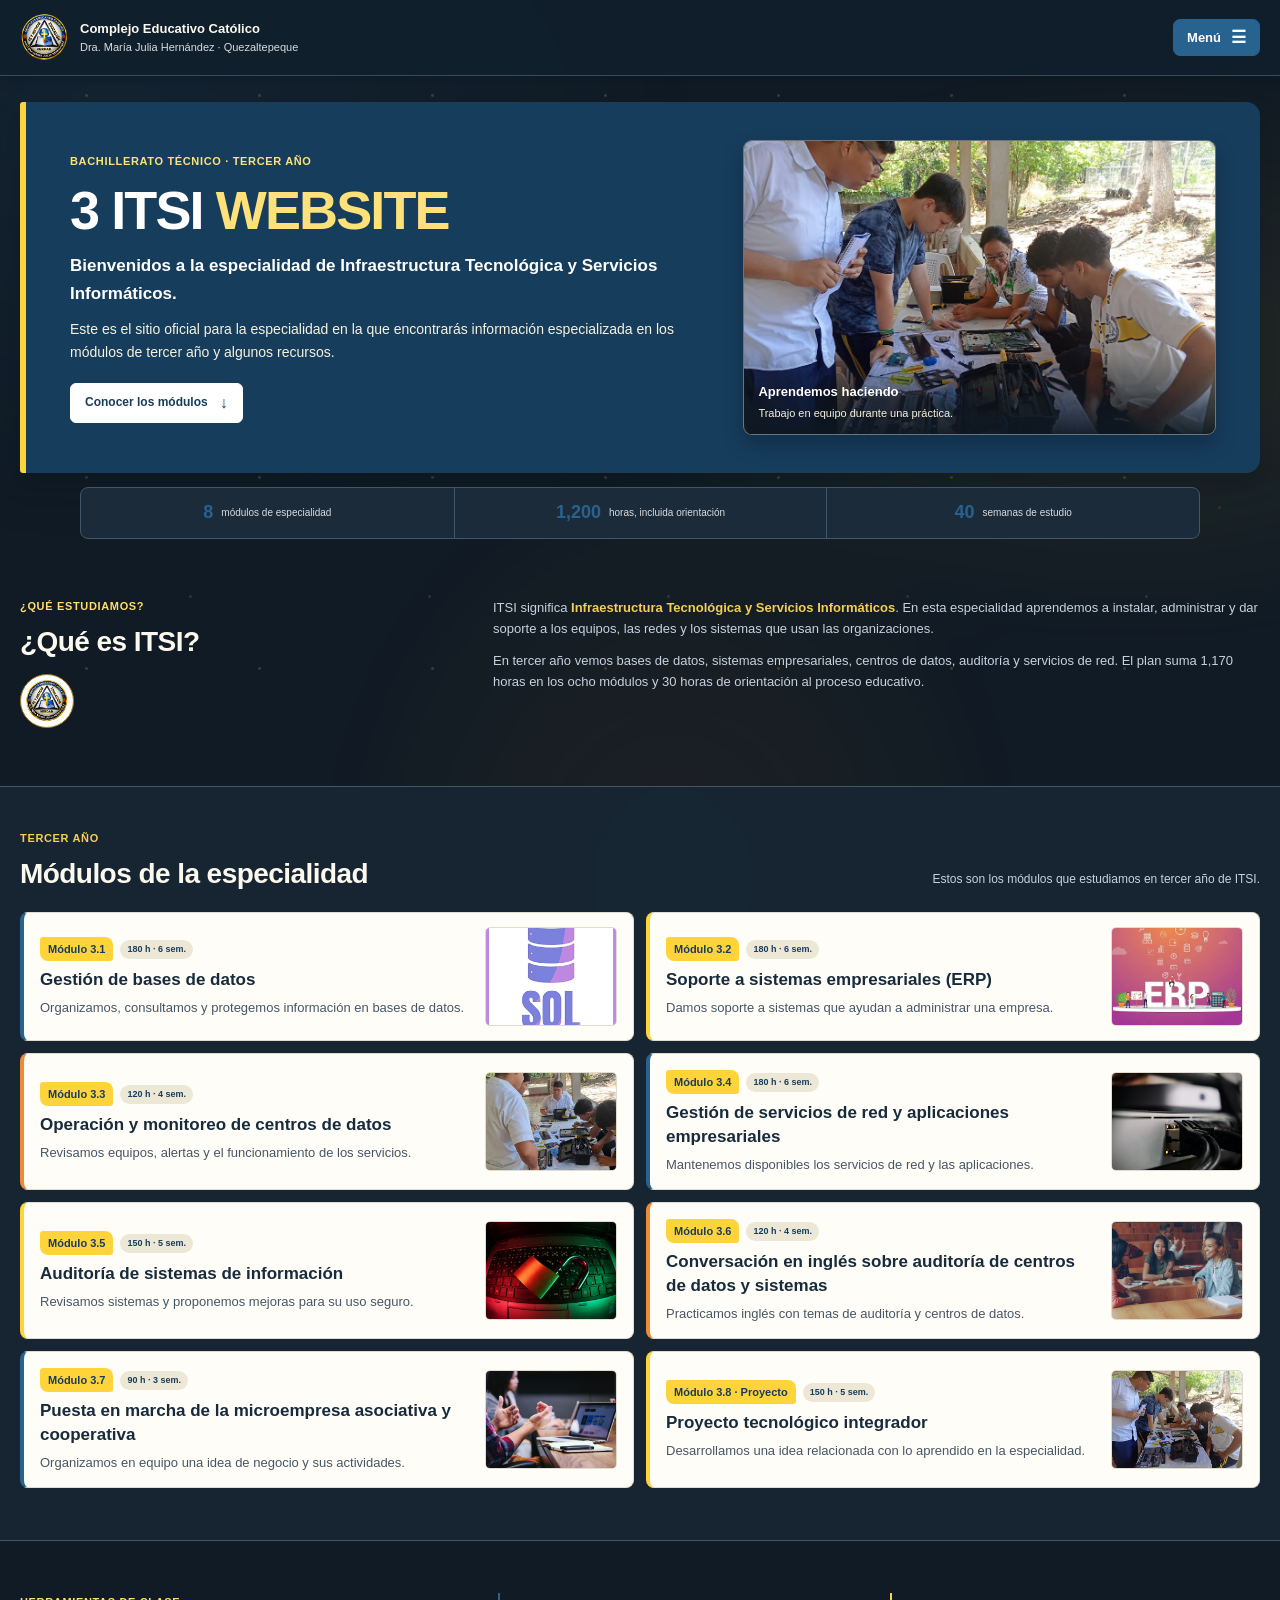
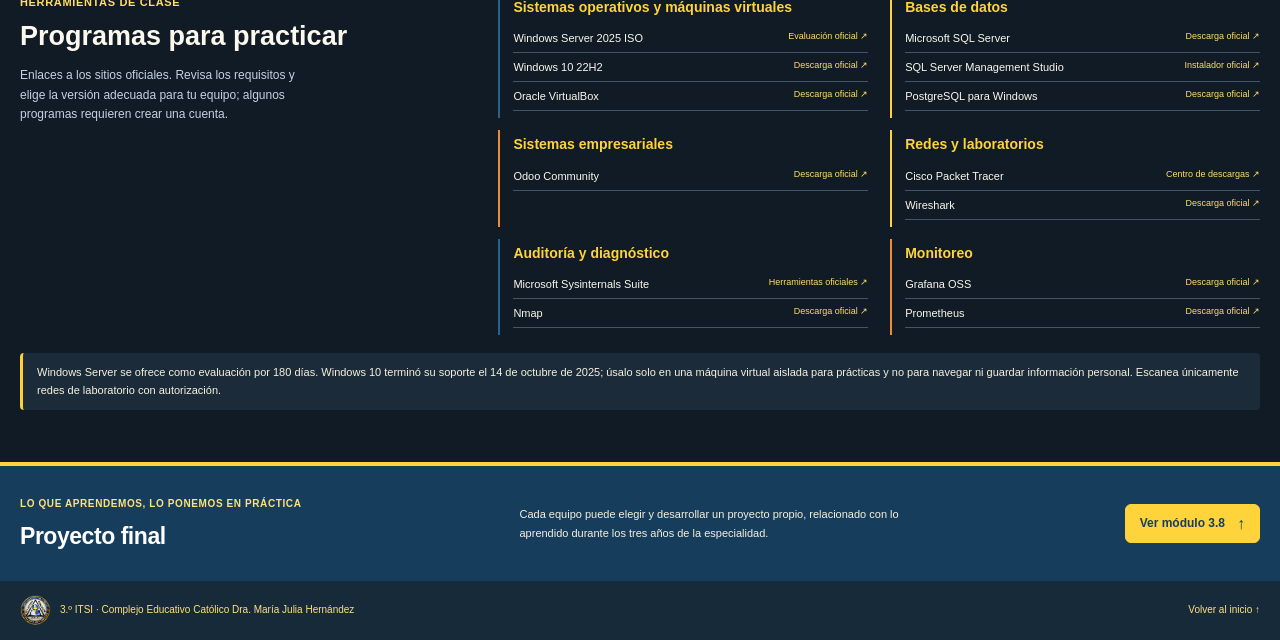
==== index.html @ 5e678f12 "Add project PDFs to their modules" ====
<!doctype html>
<!-- El sitio está en español. -->
<html lang="es">
  <head>
    <!-- Título, descripción, icono y hoja de estilos de la página. -->
    <meta charset="UTF-8" />
    <meta name="viewport" content="width=device-width, initial-scale=1.0" />
    <meta
      name="description"
      content="Conoce los módulos, prácticas y recursos de tercer año de Infraestructura Tecnológica y Servicios Informáticos del Complejo Educativo Católico Dra. María Julia Hernández."
    />
    <link rel="icon" type="image/png" href="imagenes/parrologo.png" />
    <meta property="og:type" content="website" />
    <meta property="og:title" content="3 ITSI WEBSITE | Tercer año" />
    <meta
      property="og:description"
      content="Módulos, prácticas y recursos de la especialidad ITSI del Complejo Educativo Católico Dra. María Julia Hernández."
    />
    <meta property="og:url" content="https://crech23.github.io/3-ITSI-WEB/" />
    <meta
      property="og:image"
      content="https://crech23.github.io/3-ITSI-WEB/imagenes/practica-itsi.jpg"
    />
    <meta
      property="og:image:alt"
      content="Estudiantes de ITSI trabajando en una práctica de soporte técnico"
    />
    <title>
      3.º ITSI | Complejo Educativo Católico Dra. María Julia Hernández
    </title>
    <link rel="stylesheet" href="style.css?v=9274568" />
  </head>
  <body>
    <!-- Logo del centro y menú para moverse por la página. -->
    <header class="encabezado" id="inicio">
      <a class="identidad" href="#inicio">
        <img
          src="imagenes/parrologo.png"
          alt="Logo del Complejo Educativo Católico Dra. María Julia Hernández"
        />
        <span
          ><strong>Complejo Educativo Católico</strong
          ><small>Dra. María Julia Hernández · Quezaltepeque</small></span
        >
      </a>

      <!-- El navegador abre este menú y lo cierra al hacer clic fuera o pulsar Escape. -->
      <div class="menu">
        <button
          class="menu-boton"
          type="button"
          popovertarget="menu-contenido"
          aria-controls="menu-contenido"
        >
          Menú <span aria-hidden="true">☰</span>
        </button>
        <nav
          class="menu-contenido"
          id="menu-contenido"
          popover
          aria-label="Menú principal"
        >
          <a href="#inicio">Inicio</a>
          <a href="#especialidad">La especialidad</a>
          <a href="#modulos">Módulos de tercer año</a>
          <a href="#programas">Programas y descargas</a>
          <a href="#proyecto">Proyecto final</a>
        </nav>
      </div>
    </header>

    <!-- Aquí empieza el contenido principal del sitio. -->
    <main>
      <!-- Presentación de ITSI y foto de una práctica. -->
      <section class="portada">
        <div class="portada-texto">
          <p class="etiqueta">BACHILLERATO TÉCNICO · TERCER AÑO</p>
          <h1 class="titulo">3 ITSI <span>WEBSITE</span></h1>
          <p class="bajada">
            Bienvenidos a la especialidad de Infraestructura Tecnológica y
            Servicios Informáticos.
          </p>
          <p class="introduccion">
            Este es el sitio oficial para la especialidad en la que encontrarás
            información especializada en los módulos de tercer año y algunos
            recursos.
          </p>
          <a class="boton" href="#modulos"
            >Conocer los módulos <span aria-hidden="true">↓</span></a
          >
        </div>
        <figure class="portada-foto">
          <img
            src="imagenes/mantenimiento-modulo-3.png"
            alt="Estudiantes revisando los componentes internos de una computadora durante una práctica"
          />
          <figcaption>
            <strong>Aprendemos haciendo</strong
            ><span>Trabajo en equipo durante una práctica.</span>
          </figcaption>
        </figure>
      </section>

      <!-- Cifras principales del plan de estudio. -->
      <section class="resumen" aria-label="Datos del plan de estudio">
        <p><strong>8</strong><span>módulos de especialidad</span></p>
        <p><strong>1,200</strong><span>horas, incluida orientación</span></p>
        <p><strong>40</strong><span>semanas de estudio</span></p>
      </section>

      <!-- Qué significa ITSI y qué se aprende en tercer año. -->
      <section class="seccion especialidad" id="especialidad">
        <div class="seccion-titulo">
          <p class="etiqueta">¿QUÉ ESTUDIAMOS?</p>
          <h2>¿Qué es ITSI?</h2>
          <img
            class="sello-especialidad"
            src="imagenes/parrologo.png"
            alt="Escudo del Complejo Educativo Católico Dra. María Julia Hernández"
          />
        </div>
        <div class="texto-seccion">
          <p>
            ITSI significa
            <strong>Infraestructura Tecnológica y Servicios Informáticos</strong
            >. En esta especialidad aprendemos a instalar, administrar y dar
            soporte a los equipos, las redes y los sistemas que usan las
            organizaciones.
          </p>
          <p>
            En tercer año vemos bases de datos, sistemas empresariales, centros
            de datos, auditoría y servicios de red. El plan suma 1,170 horas en
            los ocho módulos y 30 horas de orientación al proceso educativo.
          </p>
        </div>
      </section>

      <!-- Cada tarjeta abre el detalle de un módulo. -->
      <section class="modulos" id="modulos">
        <div class="seccion">
          <div class="encabezado-modulos">
            <div class="seccion-titulo">
              <p class="etiqueta">TERCER AÑO</p>
              <h2>Módulos de la especialidad</h2>
            </div>
            <p>Estos son los módulos que estudiamos en tercer año de ITSI.</p>
          </div>

          <div class="lista-modulos">
            <a
              class="modulo modulo-con-foto modulo-bases-datos"
              href="modulos/modulo-1.html"
              aria-label="Abrir información del módulo 3.1"
              ><span class="modulo-info"
                ><span class="numero-modulo">Módulo 3.1</span
                ><span class="duracion-modulo">180 h · 6 sem.</span>
                <h3>Gestión de bases de datos</h3>
                <p>
                  Organizamos, consultamos y protegemos información en bases de
                  datos.
                </p></span
              ><img
                src="imagenes/bases-de-datos-sql.png"
                alt="Ilustración de una base de datos SQL"
            /></a>
            <a
              class="modulo modulo-con-foto modulo-erp"
              href="modulos/modulo-2.html"
              aria-label="Abrir información del módulo 3.2"
              ><span class="modulo-info"
                ><span class="numero-modulo">Módulo 3.2</span
                ><span class="duracion-modulo">180 h · 6 sem.</span>
                <h3>Soporte a sistemas empresariales (ERP)</h3>
                <p>
                  Damos soporte a sistemas que ayudan a administrar una empresa.
                </p></span
              ><img
                src="imagenes/erp-sistemas-empresariales.png"
                alt="Ilustración del sistema ERP y sus áreas empresariales"
            /></a>
            <a
              class="modulo modulo-con-foto"
              href="modulos/modulo-3.html"
              aria-label="Abrir información del módulo 3.3"
              ><span class="modulo-info"
                ><span class="numero-modulo">Módulo 3.3</span
                ><span class="duracion-modulo">120 h · 4 sem.</span>
                <h3>Operación y monitoreo de centros de datos</h3>
                <p>
                  Revisamos equipos, alertas y el funcionamiento de los
                  servicios.
                </p></span
              ><img
                src="imagenes/practica-itsi.jpg"
                alt="Estudiantes trabajando juntos en el mantenimiento de una computadora"
            /></a>
            <a
              class="modulo modulo-con-foto"
              href="modulos/modulo-4.html"
              aria-label="Abrir información del módulo 3.4"
              ><span class="modulo-info"
                ><span class="numero-modulo">Módulo 3.4</span
                ><span class="duracion-modulo">180 h · 6 sem.</span>
                <h3>
                  Gestión de servicios de red y aplicaciones empresariales
                </h3>
                <p>
                  Mantenemos disponibles los servicios de red y las
                  aplicaciones.
                </p></span
              ><img
                src="imagenes/redes-modulo-4.jpg"
                alt="Switch de red conectado con cables Ethernet"
            /></a>
            <a
              class="modulo modulo-con-foto"
              href="modulos/modulo-5.html"
              aria-label="Abrir información del módulo 3.5"
              ><span class="modulo-info"
                ><span class="numero-modulo">Módulo 3.5</span
                ><span class="duracion-modulo">150 h · 5 sem.</span>
                <h3>Auditoría de sistemas de información</h3>
                <p>
                  Revisamos sistemas y proponemos mejoras para su uso seguro.
                </p></span
              ><img
                src="imagenes/auditoria-modulo-5.jpg"
                alt="Computadora con elementos relacionados con seguridad informática"
            /></a>
            <a
              class="modulo modulo-con-foto"
              href="modulos/modulo-6.html"
              aria-label="Abrir información del módulo 3.6"
              ><span class="modulo-info"
                ><span class="numero-modulo">Módulo 3.6</span
                ><span class="duracion-modulo">120 h · 4 sem.</span>
                <h3>
                  Conversación en inglés sobre auditoría de centros de datos y
                  sistemas
                </h3>
                <p>
                  Practicamos inglés con temas de auditoría y centros de datos.
                </p></span
              ><img
                src="imagenes/ingles-modulo-6.jpg"
                alt="Estudiantes conversando en un aula"
            /></a>
            <a
              class="modulo modulo-con-foto"
              href="modulos/modulo-7.html"
              aria-label="Abrir información del módulo 3.7"
              ><span class="modulo-info"
                ><span class="numero-modulo">Módulo 3.7</span
                ><span class="duracion-modulo">90 h · 3 sem.</span>
                <h3>
                  Puesta en marcha de la microempresa asociativa y cooperativa
                </h3>
                <p>
                  Organizamos en equipo una idea de negocio y sus actividades.
                </p></span
              ><img
                src="imagenes/microempresa-modulo-7.jpg"
                alt="Personas conversando y planificando en una reunión de trabajo"
            /></a>
            <a
              class="modulo modulo-proyecto modulo-con-foto"
              href="modulos/modulo-8.html"
              aria-label="Abrir información del módulo 3.8"
              ><span class="modulo-info"
                ><span class="numero-modulo">Módulo 3.8 · Proyecto</span
                ><span class="duracion-modulo">150 h · 5 sem.</span>
                <h3>Proyecto tecnológico integrador</h3>
                <p>
                  Desarrollamos una idea relacionada con lo aprendido en la
                  especialidad.
                </p></span
              ><img
                src="imagenes/mantenimiento-modulo-3.png"
                alt="Estudiantes de ITSI colaborando en una práctica técnica con computadoras"
            /></a>
          </div>
        </div>
      </section>

      <!-- Descargas oficiales de los programas usados en clase. -->
      <section class="seccion programas" id="programas">
        <div class="programas-intro">
          <p class="etiqueta">HERRAMIENTAS DE CLASE</p>
          <h2>Programas para practicar</h2>
          <p>
            Enlaces a los sitios oficiales. Revisa los requisitos y elige la
            versión adecuada para tu equipo; algunos programas requieren crear
            una cuenta.
          </p>
        </div>
        <div class="grupos-programas">
          <section class="grupo-programa">
            <h3>Sistemas operativos y máquinas virtuales</h3>
            <a
              href="https://www.microsoft.com/es-mx/evalcenter/download-windows-server-2025"
              target="_blank"
              rel="noopener noreferrer"
              >Windows Server 2025 ISO <span>Evaluación oficial ↗</span></a
            >
            <a
              href="https://www.microsoft.com/es-es/software-download/windows10"
              target="_blank"
              rel="noopener noreferrer"
              >Windows 10 22H2 <span>Descarga oficial ↗</span></a
            >
            <a
              href="https://www.virtualbox.org/wiki/Downloads"
              target="_blank"
              rel="noopener noreferrer"
              >Oracle VirtualBox <span>Descarga oficial ↗</span></a
            >
          </section>
          <section class="grupo-programa">
            <h3>Bases de datos</h3>
            <a
              href="https://www.microsoft.com/es-MX/sql-server/sql-server-downloads"
              >Microsoft SQL Server <span>Descarga oficial ↗</span></a
            >
            <a
              href="https://learn.microsoft.com/en-us/ssms/download-sql-server-management-studio-ssms"
              >SQL Server Management Studio
              <span>Instalador oficial ↗</span></a
            >
            <a href="https://www.postgresql.org/download/windows/"
              >PostgreSQL para Windows <span>Descarga oficial ↗</span></a
            >
          </section>
          <section class="grupo-programa">
            <h3>Sistemas empresariales</h3>
            <a href="https://www.odoo.com/page/download"
              >Odoo Community <span>Descarga oficial ↗</span></a
            >
          </section>
          <section class="grupo-programa">
            <h3>Redes y laboratorios</h3>
            <a href="https://skillsforall.com/resources/lab-downloads"
              >Cisco Packet Tracer <span>Centro de descargas ↗</span></a
            >
            <a href="https://www.wireshark.org/download.html"
              >Wireshark <span>Descarga oficial ↗</span></a
            >
          </section>
          <section class="grupo-programa">
            <h3>Auditoría y diagnóstico</h3>
            <a
              href="https://learn.microsoft.com/en-us/sysinternals/downloads/sysinternals-suite"
              target="_blank"
              rel="noopener noreferrer"
              >Microsoft Sysinternals Suite
              <span>Herramientas oficiales ↗</span></a
            >
            <a
              href="https://nmap.org/download.html"
              target="_blank"
              rel="noopener noreferrer"
              >Nmap <span>Descarga oficial ↗</span></a
            >
          </section>
          <section class="grupo-programa">
            <h3>Monitoreo</h3>
            <a href="https://grafana.com/grafana/download"
              >Grafana OSS <span>Descarga oficial ↗</span></a
            >
            <a href="https://prometheus.io/download/"
              >Prometheus <span>Descarga oficial ↗</span></a
            >
          </section>
        </div>
        <p class="aviso-recursos">
          Windows Server se ofrece como evaluación por 180 días. Windows 10
          terminó su soporte el 14 de octubre de 2025; úsalo solo en una máquina
          virtual aislada para prácticas y no para navegar ni guardar
          información personal. Escanea únicamente redes de laboratorio con
          autorización.
        </p>
      </section>

      <!-- Cierre y acceso al módulo del proyecto final. -->
      <section class="cierre" id="proyecto">
        <div class="seccion cierre-contenido">
          <div>
            <p class="etiqueta">LO QUE APRENDEMOS, LO PONEMOS EN PRÁCTICA</p>
            <h2>Proyecto final</h2>
          </div>
          <p>
            Cada equipo puede elegir y desarrollar un proyecto propio,
            relacionado con lo aprendido durante los tres años de la
            especialidad.
          </p>
          <a class="boton boton-claro" href="modulos/modulo-8.html"
            >Ver módulo 3.8 <span aria-hidden="true">↑</span></a
          >
        </div>
      </section>
    </main>

    <!-- Identidad del centro y enlace para volver arriba. -->
    <footer class="pie">
      <a class="pie-identidad" href="#inicio"
        ><img src="imagenes/parrologo.png" alt="" /><span
          >3.º ITSI · Complejo Educativo Católico Dra. María Julia
          Hernández</span
        ></a
      ><a href="#inicio">Volver al inicio ↑</a>
    </footer>
  </body>
</html>
---- style.css ----
/* Colores y tipografías que se repiten por todo el sitio. */
:root {
  --tinta: #fbf8ed;
  --texto-secundario: #c6d2df;
  --fondo: #111b25;
  --blanco: #fff;
  --borde: #41566a;
  --azul: #28628f;
  --azul-oscuro: #173d5d;
  --amarillo: #ffd43b;
  --naranja: #ee8b35;
  --panel-azul: #202d3b;
  --panel-borde: #65788a;
  --superficie: #fffdf7;
  --sombra-suave: 0 8px 24px rgba(2, 12, 20, 0.28);
  --letra: "Trebuchet MS", "Segoe UI", Arial, sans-serif;
}

/* Ajuste general para que las medidas de los elementos sean más fáciles de controlar. */
* {
  box-sizing: border-box;
}
html,
body {
  overflow-x: hidden;
}
html {
  scroll-behavior: smooth;
  scroll-padding-top: 90px;
  background: var(--fondo);
}
body {
  position: relative;
  isolation: isolate; /* Mantiene los adornos del fondo detrás del contenido. */
  margin: 0;
  color: var(--tinta);
  background: transparent;
  font-family: var(--letra);
  font-size: 16px;
  line-height: 1.65;
  -webkit-font-smoothing: antialiased;
}
/* Manchas de color y puntos suaves para el fondo. Todo está hecho con CSS. */
body::before {
  position: fixed;
  z-index: -2;
  inset: -18vh -14vw;
  content: "";
  pointer-events: none;
  opacity: 0.8;
  background:
    radial-gradient(
      ellipse at 18% 24%,
      rgba(40, 98, 143, 0.16),
      transparent 31%
    ),
    radial-gradient(
      ellipse at 80% 42%,
      rgba(255, 212, 59, 0.1),
      transparent 29%
    ),
    radial-gradient(
      ellipse at 52% 85%,
      rgba(238, 139, 53, 0.08),
      transparent 31%
    );
  filter: blur(36px);
  animation: luces-de-fondo 34s ease-in-out infinite alternate;
}
body::after {
  position: fixed;
  z-index: -1;
  inset: 0;
  content: "";
  pointer-events: none;
  opacity: 0.26;
  background-image:
    radial-gradient(circle, rgba(255, 212, 59, 0.7) 1px, transparent 1.8px),
    radial-gradient(circle, rgba(115, 183, 222, 0.65) 1px, transparent 1.8px),
    radial-gradient(circle, rgba(238, 139, 53, 0.55) 1px, transparent 1.8px);
  background-size:
    173px 191px,
    239px 227px,
    311px 283px;
  background-position:
    0 0,
    71px 29px,
    131px 83px;
  animation: puntos-del-fondo 48s linear infinite;
}
@keyframes luces-de-fondo {
  from {
    transform: translate3d(-1.5%, -1%, 0) scale(1);
  }
  to {
    transform: translate3d(1.5%, 1%, 0) scale(1.04);
  }
}
/* Movimiento lento de los puntos del fondo. */
@keyframes puntos-del-fondo {
  to {
    background-position:
      173px 191px,
      -168px 256px,
      442px -200px;
  }
}
/* Hace visible qué enlace está seleccionado al usar el teclado. */
a {
  color: inherit;
}
a:focus-visible,
button:focus-visible {
  outline: 3px solid var(--azul);
  outline-offset: 3px;
}
.seccion {
  width: min(100% - 40px, 1280px);
  margin-inline: auto;
}

/* La barra permanece arriba mientras se recorre la página. */
.encabezado {
  position: sticky;
  z-index: 10;
  top: 0;
  display: flex;
  align-items: center;
  justify-content: space-between;
  gap: 20px;
  min-height: 76px;
  padding: 8px max(20px, calc((100% - 1280px) / 2));
  background: rgba(17, 31, 45, 0.97);
  border-bottom: 1px solid #354b5f;
  box-shadow: 0 2px 12px rgba(2, 12, 20, 0.25);
}
.identidad {
  display: flex;
  align-items: center;
  gap: 11px;
  text-decoration: none;
}
.identidad img {
  width: 49px;
  height: 49px;
  object-fit: contain;
}
.identidad span {
  display: grid;
  line-height: 1.35;
}
.identidad strong {
  color: var(--tinta);
  font-size: 13px;
}
.identidad small {
  margin-top: 3px;
  color: #d6dce0;
  font-size: 11px;
}
/* El menú lo abre el navegador y se cierra al hacer clic afuera o usar Escape. */
.menu {
  position: relative;
}
.menu-boton {
  display: flex;
  align-items: center;
  gap: 10px;
  padding: 9px 13px;
  color: var(--blanco);
  background: var(--azul);
  border: 1px solid var(--azul);
  border-radius: 7px;
  cursor: pointer;
  font: 700 13px var(--letra);
  transition:
    background 0.16s ease,
    border-color 0.16s ease;
}
.menu-boton:hover {
  background: var(--azul-oscuro);
  border-color: var(--azul-oscuro);
}
.menu-boton span {
  font-size: 17px;
  line-height: 1;
}
.menu-contenido {
  position: fixed;
  inset: 84px max(20px, calc((100vw - 1280px) / 2)) auto auto;
  min-width: 238px;
  margin: 0;
  padding: 7px;
  color: var(--tinta);
  background: #1c2b39;
  border: 1px solid #41566a;
  border-top: 3px solid var(--azul);
  border-radius: 8px;
  box-shadow: var(--sombra-suave);
}
.menu-contenido:popover-open {
  display: grid; /* Acomoda los enlaces cuando el menú se abre. */
}
.menu-contenido a {
  padding: 9px 11px;
  color: #fbf8ed;
  border-radius: 5px;
  text-decoration: none;
  font-size: 13px;
}
.menu-contenido a:hover {
  color: #fff;
  background: var(--azul-oscuro);
}

/* Texto y foto de portada, lado a lado en pantallas amplias. */
.portada {
  display: grid;
  grid-template-columns: minmax(0, 1.15fr) minmax(270px, 0.85fr);
  align-items: center;
  gap: 34px;
  width: min(100% - 40px, 1280px);
  margin: 26px auto 0;
  padding: 38px 44px;
  color: var(--blanco);
  background: #173d5d;
  border-left: 6px solid var(--amarillo);
  border-radius: 3px 14px 14px 3px;
  box-shadow: 0 10px 24px rgba(2, 12, 20, 0.22);
}
.portada-texto {
  max-width: 730px;
}
.portada-foto {
  position: relative;
  width: 100%;
  aspect-ratio: 16 / 10;
  margin: 0;
  overflow: hidden;
  background: #1c2b39;
  border: 1px solid rgba(255, 255, 255, 0.35);
  border-radius: 9px;
  box-shadow: 0 10px 20px rgba(2, 12, 20, 0.28);
}
.portada-foto img {
  display: block;
  width: 100%;
  height: 100%;
  object-fit: cover;
  object-position: center 45%;
}
.portada-foto figcaption {
  position: absolute;
  right: 0;
  bottom: 0;
  left: 0;
  display: grid;
  gap: 2px;
  padding: 30px 14px 12px;
  color: #fff;
  background: linear-gradient(transparent, rgba(13, 24, 34, 0.92));
}
.portada-foto figcaption strong {
  font-size: 13px;
}
.portada-foto figcaption span {
  color: #f5f1dd;
  font-size: 11px;
}
.etiqueta {
  margin: 0 0 9px;
  color: #ffde69;
  font-size: 11px;
  font-weight: 700;
  letter-spacing: 0.06em;
}
.portada .etiqueta {
  color: #ffe17a;
}
.titulo {
  margin: 0;
  color: var(--tinta);
  font-size: clamp(38px, 6vw, 54px);
  line-height: 1.13;
  letter-spacing: -0.035em;
}
.portada .titulo {
  color: var(--blanco);
}
.titulo span {
  color: var(--azul);
}
.portada .titulo span {
  color: #ffe17a;
}
.bajada {
  max-width: 650px;
  margin: 11px 0 10px;
  color: var(--tinta);
  font-size: 17px;
  font-weight: 650;
}
.portada .bajada {
  color: var(--blanco);
}
.introduccion {
  max-width: 660px;
  margin: 0 0 18px;
  color: var(--texto-secundario);
  font-size: 14px;
  line-height: 1.7;
}
.portada .introduccion {
  color: #f6f2dd;
}
.boton {
  display: inline-flex;
  align-items: center;
  gap: 12px;
  padding: 9px 14px;
  color: var(--blanco);
  background: var(--azul);
  border: 1px solid var(--azul);
  border-radius: 6px;
  text-decoration: none;
  font-size: 12px;
  font-weight: 700;
  transition:
    background 0.16s ease,
    transform 0.16s ease;
}
.portada .boton {
  color: var(--azul-oscuro);
  background: var(--blanco);
  border-color: var(--blanco);
}
.portada .boton:hover {
  color: var(--blanco);
  background: var(--azul-oscuro);
  border-color: var(--azul-oscuro);
}
.boton:hover {
  transform: translateY(-1px);
  background: var(--azul-oscuro);
}
.boton span {
  font-size: 16px;
  line-height: 1;
}

/* Módulos, horas y semanas en una franja compacta. */
.resumen {
  display: grid;
  grid-template-columns: repeat(3, 1fr);
  width: min(100% - 40px, 1120px);
  margin: 14px auto 0;
  background: #1c2b39;
  border: 1px solid #41566a;
  border-radius: 8px;
}
.resumen p {
  display: flex;
  align-items: center;
  justify-content: center;
  gap: 8px;
  margin: 0;
  padding: 10px;
}
.resumen p + p {
  border-left: 1px solid var(--borde);
}
.resumen strong {
  color: var(--azul);
  font-size: 18px;
}
.resumen span {
  color: #d6dce0;
  font-size: 10px;
  line-height: 1.35;
}

/* Título y descripción de la especialidad. */
.especialidad {
  display: grid;
  grid-template-columns: 0.7fr 1.3fr;
  gap: 60px;
  padding-block: 58px;
}
.seccion-titulo h2,
.cierre h2 {
  margin: 0;
  color: var(--tinta);
  font-size: 28px;
  line-height: 1.25;
  letter-spacing: -0.02em;
}
.texto-seccion p {
  margin: 0 0 10px;
  color: var(--texto-secundario);
  font-size: 13px;
}
.texto-seccion strong {
  color: #f5cf51;
}

/* Tarjetas claras para encontrar cada módulo y abrir su página. */
.modulos {
  padding-block: 42px 52px;
  background: rgba(24, 39, 53, 0.94);
  border-top: 1px solid #41566a;
  border-bottom: 1px solid #41566a;
}
.encabezado-modulos {
  display: flex;
  align-items: end;
  justify-content: space-between;
  gap: 30px;
  margin-bottom: 21px;
}
.encabezado-modulos .etiqueta {
  color: #f5cf51;
}
.encabezado-modulos > p {
  max-width: 350px;
  margin: 0 0 2px;
  color: var(--texto-secundario);
  font-size: 12px;
}
.lista-modulos {
  display: grid;
  grid-template-columns: repeat(2, minmax(0, 1fr));
  gap: 12px;
}
.modulo {
  display: block;
  min-height: 123px;
  padding: 14px 16px;
  color: #172b3d;
  background: var(--superficie);
  border: 1px solid #e0ddd0;
  border-left: 4px solid var(--azul);
  border-radius: 8px;
  text-decoration: none;
  transition:
    background 0.15s ease,
    transform 0.15s ease,
    box-shadow 0.15s ease;
}
.modulo:hover {
  transform: translateY(-2px);
  background: #fff;
  box-shadow: var(--sombra-suave);
}
.numero-modulo {
  display: inline-block;
  margin: 0 0 7px;
  padding: 3px 8px;
  color: #173d5d;
  background: #ffd43b;
  border-radius: 3px 8px 3px 8px;
  font-size: 11px;
  font-weight: 800;
}
.modulo h3 {
  margin: 0 0 6px;
  color: #172b3d;
  font-size: 17px;
  line-height: 1.4;
}
.modulo p {
  margin: 0;
  color: #475766;
  font-size: 13px;
  line-height: 1.55;
}
.modulo-con-foto {
  display: grid;
  grid-template-columns: minmax(0, 1fr) 132px;
  align-items: center;
  gap: 14px;
}
.modulo-info {
  min-width: 0;
}
.modulo-con-foto img {
  display: block;
  width: 100%;
  aspect-ratio: 4 / 3;
  object-fit: cover;
  object-position: center;
  border: 1px solid #e0ddd0;
  border-radius: 5px;
}
.modulo:nth-child(3n + 2) {
  border-left-color: var(--amarillo);
}
.modulo:nth-child(3n) {
  border-left-color: var(--naranja);
}
.modulo-proyecto {
  border-left-color: var(--amarillo);
}
.modulo-proyecto .numero-modulo {
  color: #173d5d;
  background: #ffd43b;
}

/* Enlaces de descarga agrupados por tema. */
.programas {
  display: grid;
  grid-template-columns: 0.72fr 1.28fr;
  gap: 18px 50px;
  padding-block: 52px;
}
.programas-intro h2 {
  margin: 0;
  color: var(--tinta);
  font-size: 27px;
  line-height: 1.25;
}
.programas-intro > p:last-child {
  max-width: 290px;
  color: var(--texto-secundario);
  font-size: 12px;
}
.grupos-programas {
  display: grid;
  grid-template-columns: repeat(2, minmax(0, 1fr));
  gap: 12px 22px;
}
.grupo-programa {
  padding: 3px 0 7px 13px;
  border-left: 2px solid var(--azul);
}
.grupo-programa:nth-child(2n) {
  border-left-color: var(--amarillo);
}
.grupo-programa:nth-child(3n) {
  border-left-color: var(--naranja);
}
.grupo-programa h3 {
  margin: 0 0 5px;
  color: #ffd43b;
  font-size: 14px;
}
.grupo-programa a {
  display: flex;
  justify-content: space-between;
  gap: 7px;
  padding: 5px 0;
  color: var(--tinta);
  border-bottom: 1px solid var(--borde);
  text-decoration: none;
  font-size: 11px;
}
.grupo-programa a:hover {
  color: #fff0ad;
}
.grupo-programa a span {
  flex: 0 0 auto;
  color: #ffde69;
  font-size: 9px;
}

/* Aviso sobre el uso de los programas para las prácticas. */
.aviso-recursos {
  grid-column: 1 / -1;
  margin: 0;
  padding: 11px 14px;
  color: #f6f2dd;
  background: #1c2b39;
  border-left: 3px solid #ffcf33;
  border-radius: 4px;
  font-size: 11px;
  line-height: 1.6;
}

/* Presentación del proyecto final. */
.cierre {
  color: var(--blanco);
  background: var(--azul-oscuro);
  border-top: 4px solid var(--amarillo);
}
.cierre-contenido {
  display: grid;
  grid-template-columns: 0.9fr 1.1fr auto;
  align-items: center;
  gap: 24px;
  padding-block: 30px;
}
.cierre .etiqueta {
  color: #ffe17a;
  font-size: 10px;
}
.cierre h2 {
  color: var(--blanco);
  font-size: 23px;
}
.cierre-contenido > p {
  max-width: 390px;
  margin: 0;
  color: #f5f1dd;
  font-size: 11px;
}
.boton-claro {
  color: #173d5d;
  background: var(--amarillo);
  border-color: var(--amarillo);
  white-space: nowrap;
}
.boton-claro:hover {
  color: #173d5d;
  background: #eea51f;
  border-color: #b76b20;
}
.boton-claro span {
  color: #173d5d;
}
/* Pie institucional reutilizado en la página principal y en cada módulo. */
.pie {
  display: flex;
  align-items: center;
  justify-content: space-between;
  gap: 12px;
  padding: 14px max(20px, calc((100% - 1280px) / 2));
  color: #eef1ee;
  background: #172a3a;
  font-size: 10px;
}
.pie a {
  color: #ffe17a;
  text-decoration: none;
}
.pie a:hover {
  text-decoration: underline;
}

/* Diseño de las páginas de detalle. */
.pagina-modulo {
  width: min(100% - 40px, 1200px);
  margin: 27px auto 50px;
}
.volver {
  display: inline-block;
  margin: 0 0 18px;
  color: #ffd43b;
  font-size: 13px;
  text-decoration: none;
}
.volver:hover {
  color: var(--azul);
  text-decoration: underline;
}
.titulo-modulo {
  padding: 25px 29px;
  background: #1c3146;
  border-left: 5px solid var(--azul);
  border-radius: 3px 11px 11px 3px;
}
.titulo-modulo .etiqueta {
  color: #ffd43b;
}
.titulo-modulo h1 {
  margin: 0;
  color: var(--tinta);
  font-size: clamp(28px, 5vw, 40px);
  line-height: 1.2;
  letter-spacing: -0.025em;
}
.titulo-modulo .resumen-modulo {
  max-width: 700px;
  margin: 10px 0 0;
  color: #f5f1dd;
  font-size: 15px;
  line-height: 1.65;
}
.datos-modulo {
  display: flex;
  flex-wrap: wrap;
  gap: 9px;
  margin-top: 14px;
}
.datos-modulo span {
  padding: 5px 10px;
  color: #fff;
  background: #35546d;
  border: 1px solid var(--panel-borde);
  border-radius: 999px;
  font-size: 10px;
  font-weight: 700;
}
/* En pantallas amplias, estos paneles aparecen en dos columnas. */
.detalle-cuerpo {
  display: grid;
  grid-template-columns: 1fr 1fr;
  gap: 14px;
  margin-top: 18px;
}
.panel-info {
  padding: 20px;
  background: var(--superficie);
  border: 1px solid #e0ddd0;
  border-radius: 9px;
}
.panel-info h2 {
  margin: 0 0 10px;
  color: var(--azul-oscuro);
  font-size: 19px;
}
.videos-modulo h2 {
  margin: 0 0 10px;
  color: #ffd43b;
  font-size: 19px;
}
.panel-info p {
  margin: 0;
  color: #304355;
  font-size: 14px;
  line-height: 1.65;
}
.panel-info ul {
  margin: 0;
  padding-left: 18px;
  color: #304355;
  font-size: 13px;
  line-height: 1.6;
}
.panel-info li {
  padding: 5px 0;
}
.panel-practica {
  grid-column: 1 / -1;
  background: var(--panel-azul);
  border-color: var(--panel-borde);
}
.panel-practica h2 {
  color: #ffd43b;
}
.panel-practica p,
.panel-practica ul {
  color: #f6f2dd;
}

/* Tarjeta para descargar el proyecto asociado al módulo. */
.documento-modulo {
  display: grid;
  grid-template-columns: minmax(0, 1fr) auto;
  align-items: center;
  gap: 18px;
  margin-top: 16px;
  padding: 17px 20px;
  background: #1c3146;
  border-left: 4px solid var(--amarillo);
  border-radius: 7px;
}
.documento-modulo .etiqueta {
  margin-bottom: 5px;
  color: #ffd43b;
}
.documento-modulo h2 {
  margin: 0;
  color: var(--tinta);
  font-size: 17px;
  line-height: 1.4;
}
.documento-modulo p:last-child {
  margin: 5px 0 0;
  color: var(--texto-secundario);
  font-size: 12px;
}
.boton-documento {
  color: #173d5d;
  background: var(--amarillo);
  border-color: var(--amarillo);
  white-space: nowrap;
}
.boton-documento:hover {
  color: #173d5d;
  background: #eea51f;
  border-color: #b76b20;
}
.videos-modulo {
  margin-top: 24px;
}
.videos-modulo > p {
  margin: 0 0 11px;
  color: #d6dce0;
  font-size: 13px;
  line-height: 1.6;
}
.video-lista {
  display: grid;
  grid-template-columns: repeat(2, minmax(0, 1fr));
  gap: 11px;
}
.video-enlace {
  display: flex;
  align-items: center;
  gap: 12px;
  min-height: 67px;
  padding: 12px 14px;
  color: #172b3d;
  background: var(--superficie);
  border: 1px solid #e0ddd0;
  border-radius: 8px;
  text-decoration: none;
  transition:
    border-color 0.15s ease,
    box-shadow 0.15s ease;
}
.video-enlace:hover {
  border-color: var(--azul);
  box-shadow: var(--sombra-suave);
}
.video-play {
  display: grid;
  flex: 0 0 34px;
  width: 34px;
  height: 34px;
  place-items: center;
  color: var(--blanco);
  background: var(--azul);
  border-radius: 50%;
  font-size: 12px;
}
.video-texto strong,
.video-texto small {
  display: block;
}
.video-texto strong {
  font-size: 12px;
  line-height: 1.4;
}
.video-texto small {
  margin-top: 3px;
  color: #475766;
  font-size: 11px;
}
.nota-video {
  margin-top: 10px !important;
  color: #d6dce0 !important;
  font-size: 11px !important;
}
.pie-detalle {
  margin-top: 30px;
  padding-top: 15px;
  border-top: 1px solid var(--borde);
}

/* Ajustes para que la página se acomode bien en tabletas. */
@media (max-width: 720px) {
  .portada {
    grid-template-columns: 1fr;
    gap: 22px;
    padding: 33px 28px;
  }
  .portada-foto {
    width: min(100%, 560px);
    aspect-ratio: 16 / 9;
  }
  .especialidad {
    gap: 28px;
  }
  .cierre-contenido {
    grid-template-columns: 1fr auto;
    gap: 14px;
  }
  .cierre-contenido > p {
    grid-column: 1;
    grid-row: 2;
  }
  .cierre-contenido .boton {
    grid-column: 2;
    grid-row: 1 / span 2;
  }
}
/* Ajustes para teléfonos: espacios, encabezado y tarjetas. */
@media (max-width: 520px) {
  html {
    scroll-padding-top: 72px;
  }
  .encabezado {
    min-height: 68px;
    padding: 7px 14px;
  }
  .identidad {
    gap: 8px;
  }
  .identidad img {
    width: 42px;
    height: 42px;
  }
  .identidad strong {
    max-width: 175px;
    font-size: 11px;
  }
  .identidad small {
    max-width: 175px;
    font-size: 9px;
  }
  .menu-boton {
    gap: 7px;
    padding: 7px 9px;
    font-size: 11px;
  }
  .menu-contenido {
    inset: 74px 14px auto auto;
    min-width: 215px;
  }
  .portada {
    width: 100%;
    margin-top: 0;
    padding: 28px 21px 30px;
    border-radius: 0 0 11px 0;
  }
  .portada-foto {
    aspect-ratio: 16 / 10;
  }
  .titulo {
    font-size: 39px;
  }
  .bajada {
    font-size: 14px;
  }
  .introduccion {
    font-size: 12px;
  }
  .resumen {
    width: calc(100% - 28px);
    margin-top: 12px;
  }
  .resumen p {
    display: grid;
    justify-items: center;
    gap: 0;
    padding: 7px 3px;
    text-align: center;
  }
  .resumen strong {
    font-size: 15px;
  }
  .resumen span {
    font-size: 8px;
  }
  .seccion {
    width: calc(100% - 34px);
  }
  .especialidad {
    grid-template-columns: 1fr;
    gap: 11px;
    padding-block: 43px;
  }
  .seccion-titulo h2 {
    font-size: 25px;
  }
  .encabezado-modulos {
    display: block;
  }
  .encabezado-modulos > p {
    margin-top: 8px;
  }
  .modulos {
    padding-block: 37px 42px;
  }
  /* Una tarjeta por fila deja más espacio para leer en el teléfono. */
  .lista-modulos {
    grid-template-columns: 1fr;
    gap: 9px;
  }
  .modulo {
    min-height: auto;
    padding: 12px 14px;
  }
  .modulo h3 {
    font-size: 16px;
  }
  .modulo p {
    font-size: 12px;
  }
  .modulo-con-foto {
    grid-template-columns: minmax(0, 1fr) 98px;
    gap: 10px;
  }
  .programas {
    grid-template-columns: 1fr;
    gap: 12px;
    padding-block: 40px;
  }
  .programas-intro > p:last-child {
    max-width: 100%;
    margin-bottom: 4px;
  }
  .grupos-programas {
    grid-template-columns: 1fr;
    gap: 13px;
  }
  .pagina-modulo {
    width: calc(100% - 30px);
    margin-top: 18px;
  }
  .titulo-modulo {
    padding: 20px 18px;
  }
  .titulo-modulo .resumen-modulo {
    font-size: 13px;
  }
  .detalle-cuerpo,
  .video-lista {
    grid-template-columns: 1fr;
  }
  .panel-info {
    padding: 16px;
  }
  .panel-practica {
    grid-column: auto;
  }
  .cierre-contenido {
    grid-template-columns: 1fr;
    padding-block: 24px;
  }
  .cierre-contenido > p,
  .cierre-contenido .boton {
    grid-column: auto;
    grid-row: auto;
  }
  .cierre h2 {
    font-size: 21px;
  }
  .pie {
    align-items: flex-start;
    padding: 12px 16px;
    font-size: 9px;
  }
  .documento-modulo {
    grid-template-columns: 1fr;
    align-items: start;
  }
  .boton-documento {
    justify-self: start;
  }
}

/* Respeta la preferencia del dispositivo de reducir el movimiento. */
@media (prefers-reduced-motion: reduce) {
  html {
    scroll-behavior: auto;
  }
  body::before,
  body::after {
    animation: none;
  }
  *,
  *::before,
  *::after {
    scroll-behavior: auto !important;
    transition-duration: 0.01ms !important;
  }
}

/* El navegador abre y cierra estos temas con details y summary. */
.lista-temas {
  display: grid;
  gap: 8px;
}
.tema-desplegable {
  overflow: hidden;
  background: #ece8db;
  border: 1px solid #d5cebb;
  border-left: 3px solid var(--azul);
  border-radius: 7px;
  color: #172b3d;
}
.tema-desplegable summary {
  position: relative;
  padding: 11px 38px 11px 13px;
  color: #172b3d;
  cursor: pointer;
  font-size: 14px;
  font-weight: 700;
  line-height: 1.45;
  list-style: none;
}
.tema-desplegable summary::-webkit-details-marker {
  display: none;
}
.tema-desplegable summary::after {
  content: "+";
  position: absolute;
  top: 50%;
  right: 13px;
  color: var(--azul-oscuro);
  font-size: 19px;
  font-weight: 500;
  transform: translateY(-50%);
}
.tema-desplegable[open] summary::after {
  content: "−";
}
.tema-desplegable summary:hover {
  background: #fff0ad;
}
.tema-desplegable summary:focus-visible {
  outline: 3px solid var(--azul);
  outline-offset: -3px;
}
.tema-desplegable p {
  margin: 0;
  padding: 0 13px 13px;
  color: #304355;
  font-size: 13px;
  line-height: 1.65;
}

/* Tamaño del escudo y sus variantes en la página. */
.sello-especialidad {
  display: block;
  width: 54px;
  height: 54px;
  margin-top: 15px;
  padding: 4px;
  object-fit: contain;
  background: #fffdf7;
  border: 1px solid #9a7b25;
  border-radius: 50%;
}
.pie-identidad {
  display: inline-flex;
  align-items: center;
  gap: 9px;
  color: inherit;
  text-decoration: none;
}
.pie-identidad img {
  width: 31px;
  height: 31px;
  object-fit: contain;
}
.pie-identidad:hover {
  color: #fff;
}
.duracion-modulo {
  display: inline-block;
  margin: 0 0 5px 7px;
  padding: 2px 7px;
  color: #173d5d;
  background: #ede8d6;
  border-radius: 999px;
  font-size: 9px;
  font-weight: 700;
  vertical-align: 1px;
}
@media (max-width: 520px) {
  .sello-especialidad {
    width: 43px;
    height: 43px;
    margin-top: 10px;
  }
  .pie-identidad {
    gap: 7px;
  }
  .pie-identidad img {
    width: 27px;
    height: 27px;
  }
  .duracion-modulo {
    margin-left: 4px;
    font-size: 8px;
  }
}
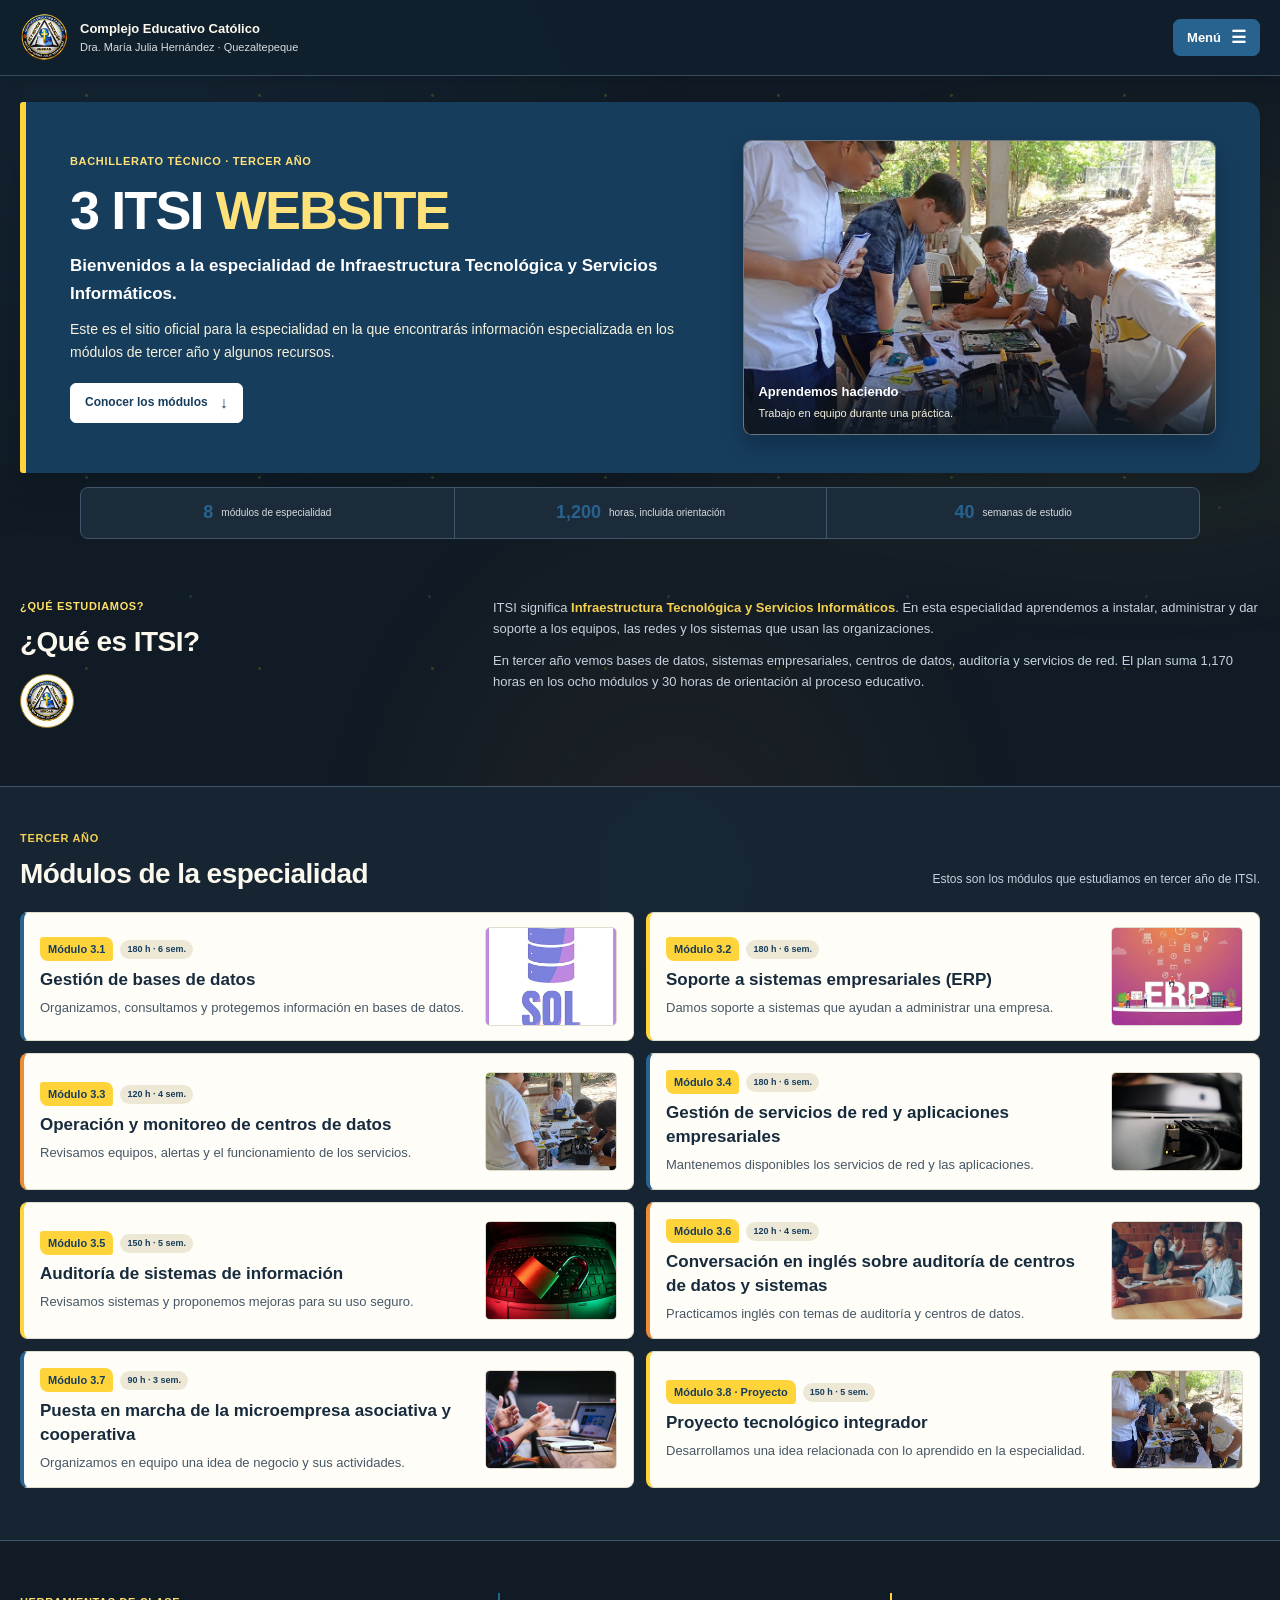
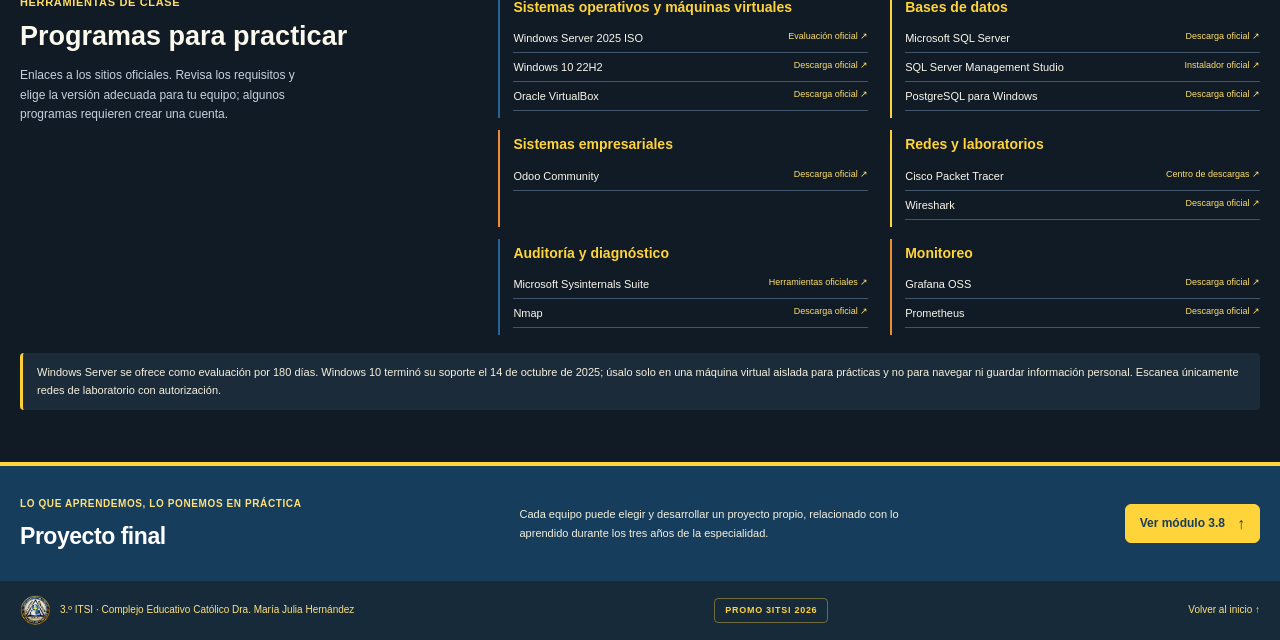
==== commit cc85f646: "Add class of 2026 label to page footers" ====
--- a/index.html
+++ b/index.html
@@ -19,7 +19,7 @@
     <meta property="og:url" content="https://crech23.github.io/3-ITSI-WEB/" />
     <meta
       property="og:image"
-      content="https://crech23.github.io/3-ITSI-WEB/imagenes/practica-itsi.jpg"
+      content="https://crech23.github.io/3-ITSI-WEB/imagenes/parrologo.png"
     />
     <meta
       property="og:image:alt"
@@ -406,7 +406,7 @@
           >3.º ITSI · Complejo Educativo Católico Dra. María Julia
           Hernández</span
         ></a
-      ><a href="#inicio">Volver al inicio ↑</a>
+      ><span class="promo-anio">Promo 3ITSI 2026</span><a href="#inicio">Volver al inicio ↑</a>
     </footer>
   </body>
 </html>
--- a/style.css
+++ b/style.css
@@ -627,6 +627,16 @@
   background: #172a3a;
   font-size: 10px;
 }
+.promo-anio {
+  padding: 4px 10px;
+  color: #ffd43b;
+  border: 1px solid rgba(255, 212, 59, 0.38);
+  border-radius: 4px;
+  font-size: 9px;
+  font-weight: 700;
+  letter-spacing: 0.08em;
+  text-transform: uppercase;
+}
 .pie a {
   color: #ffe17a;
   text-decoration: none;
@@ -707,10 +717,15 @@
   color: var(--azul-oscuro);
   font-size: 19px;
 }
-.videos-modulo h2 {
+.videos-modulo > h2 {
   margin: 0 0 10px;
   color: #ffd43b;
   font-size: 19px;
+}
+.videos-modulo h3 {
+  margin: 18px 0 9px;
+  color: var(--tinta);
+  font-size: 15px;
 }
 .panel-info p {
   margin: 0;
@@ -757,7 +772,7 @@
   margin-bottom: 5px;
   color: #ffd43b;
 }
-.documento-modulo h2 {
+.documento-modulo h3 {
   margin: 0;
   color: var(--tinta);
   font-size: 17px;
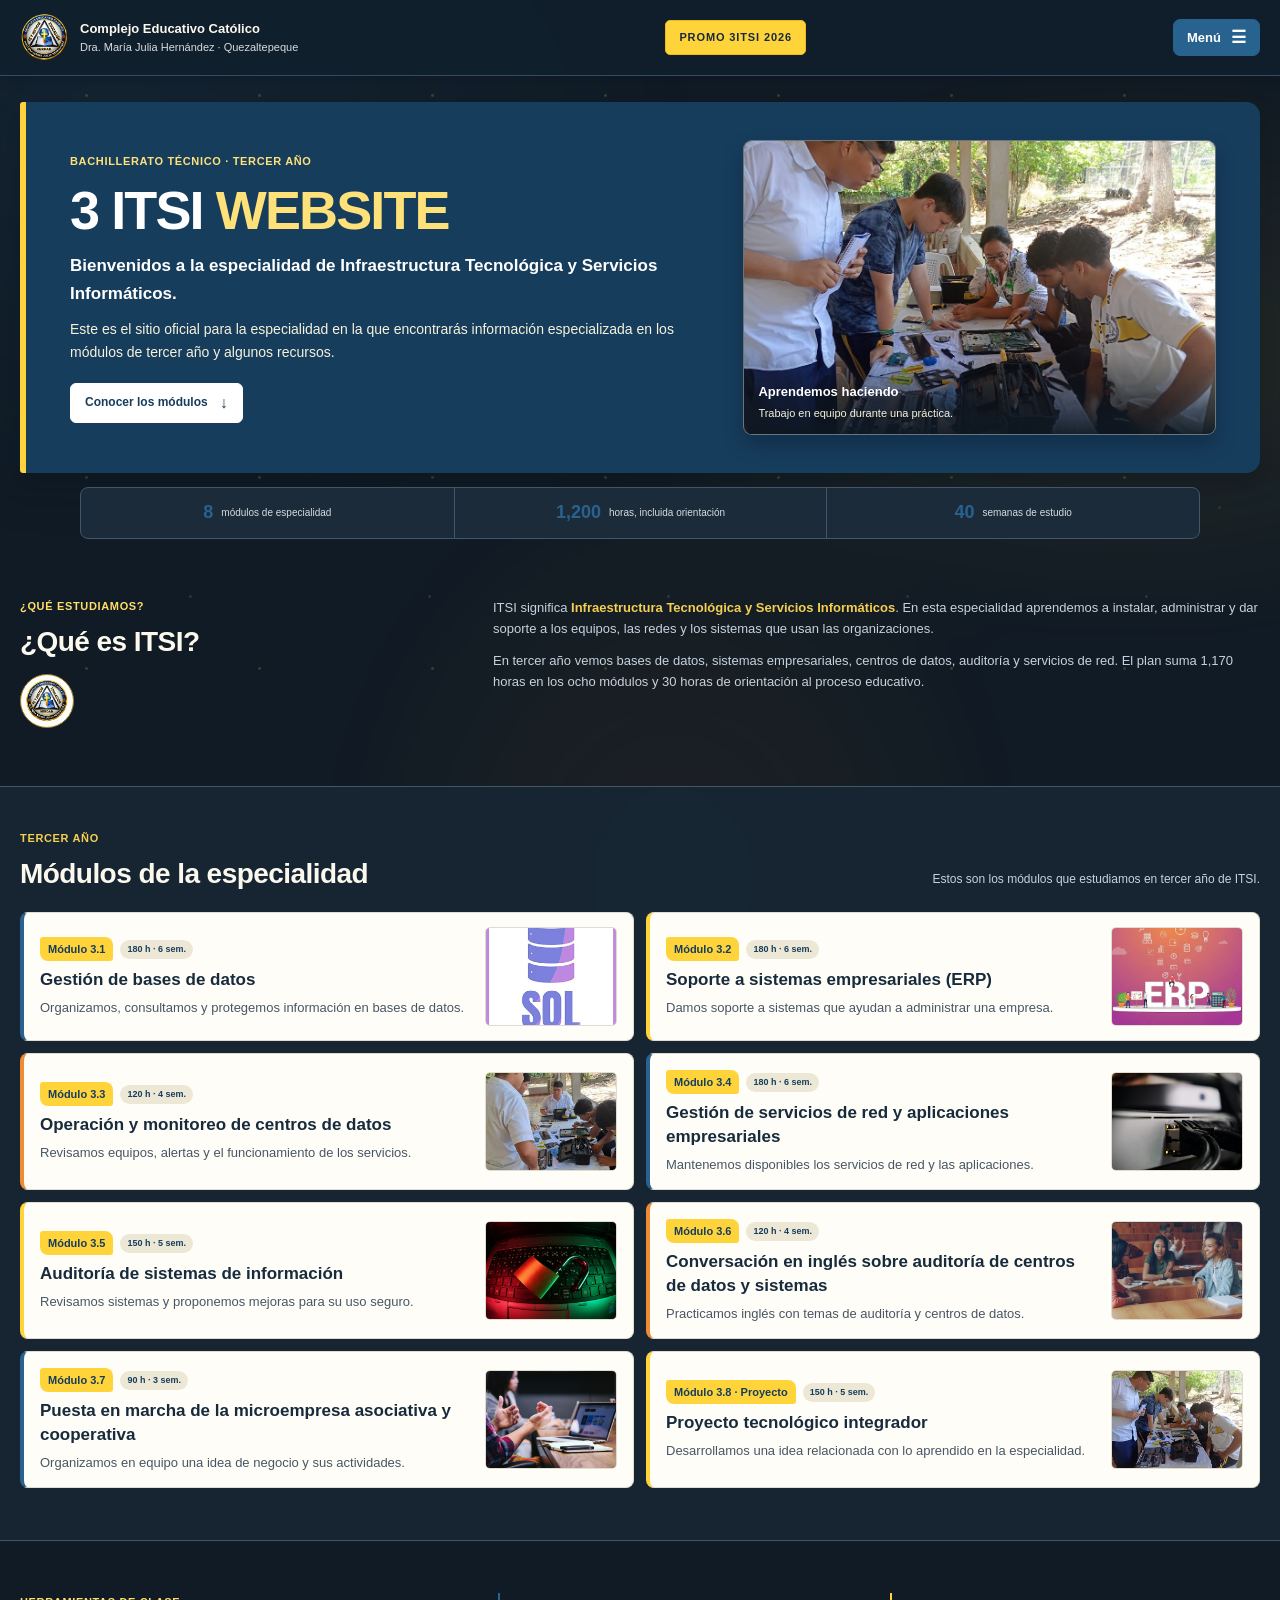
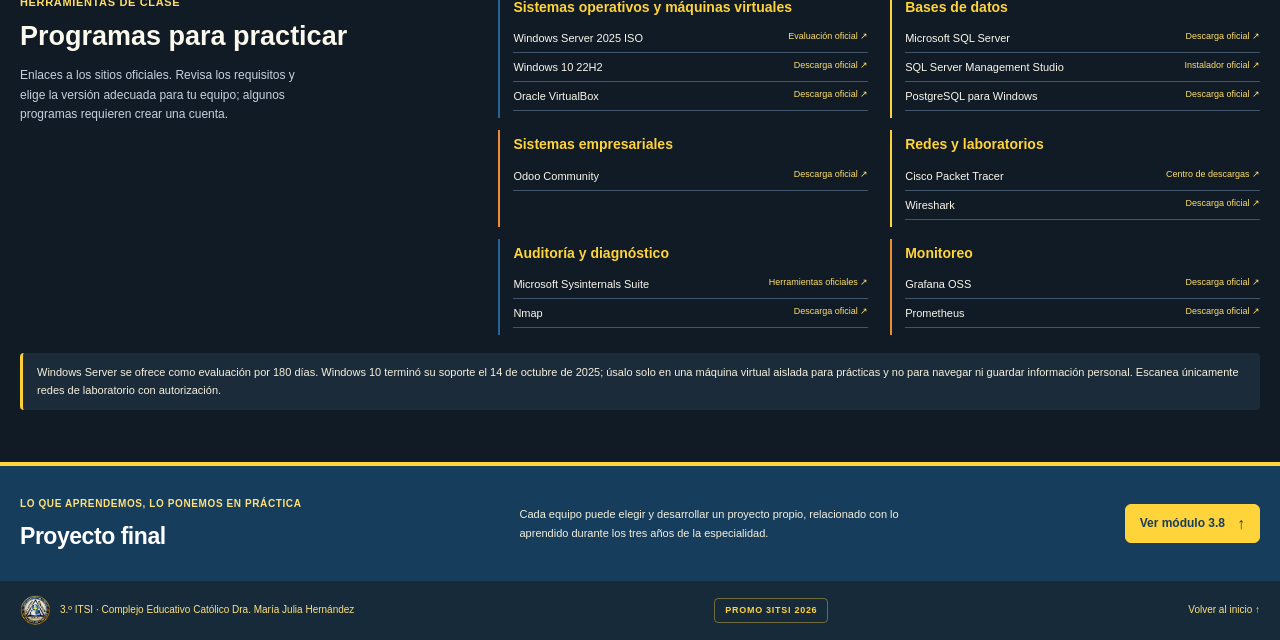
==== commit 360208e4: "Show class promotion in page headers" ====
--- a/index.html
+++ b/index.html
@@ -43,6 +43,7 @@
           ><small>Dra. María Julia Hernández · Quezaltepeque</small></span
         >
       </a>
+      <span class="promo-top">Promo 3ITSI 2026</span>
 
       <!-- El navegador abre este menú y lo cierra al hacer clic fuera o pulsar Escape. -->
       <div class="menu">
--- a/style.css
+++ b/style.css
@@ -134,6 +134,18 @@
   border-bottom: 1px solid #354b5f;
   box-shadow: 0 2px 12px rgba(2, 12, 20, 0.25);
 }
+.promo-top {
+  padding: 7px 13px;
+  color: #172a3a;
+  background: #ffd43b;
+  border: 1px solid #f0bb1a;
+  border-radius: 5px;
+  font-size: 11px;
+  font-weight: 800;
+  letter-spacing: 0.08em;
+  text-transform: uppercase;
+  white-space: nowrap;
+}
 .identidad {
   display: flex;
   align-items: center;
@@ -894,11 +906,22 @@
   html {
     scroll-padding-top: 72px;
   }
+  /* En móvil la promoción se centra debajo del logo y del botón. */
+  .promo-top {
+    position: absolute;
+    bottom: 4px;
+    left: 50%;
+    padding: 3px 8px;
+    font-size: 8px;
+    transform: translateX(-50%);
+  }
   .encabezado {
-    min-height: 68px;
-    padding: 7px 14px;
-  }
-  .identidad {
+    min-height: 88px;
+    padding: 6px 14px 25px;
+  }
+
+
+.identidad {
     gap: 8px;
   }
   .identidad img {
@@ -919,7 +942,7 @@
     font-size: 11px;
   }
   .menu-contenido {
-    inset: 74px 14px auto auto;
+    inset: 94px 14px auto auto;
     min-width: 215px;
   }
   .portada {
